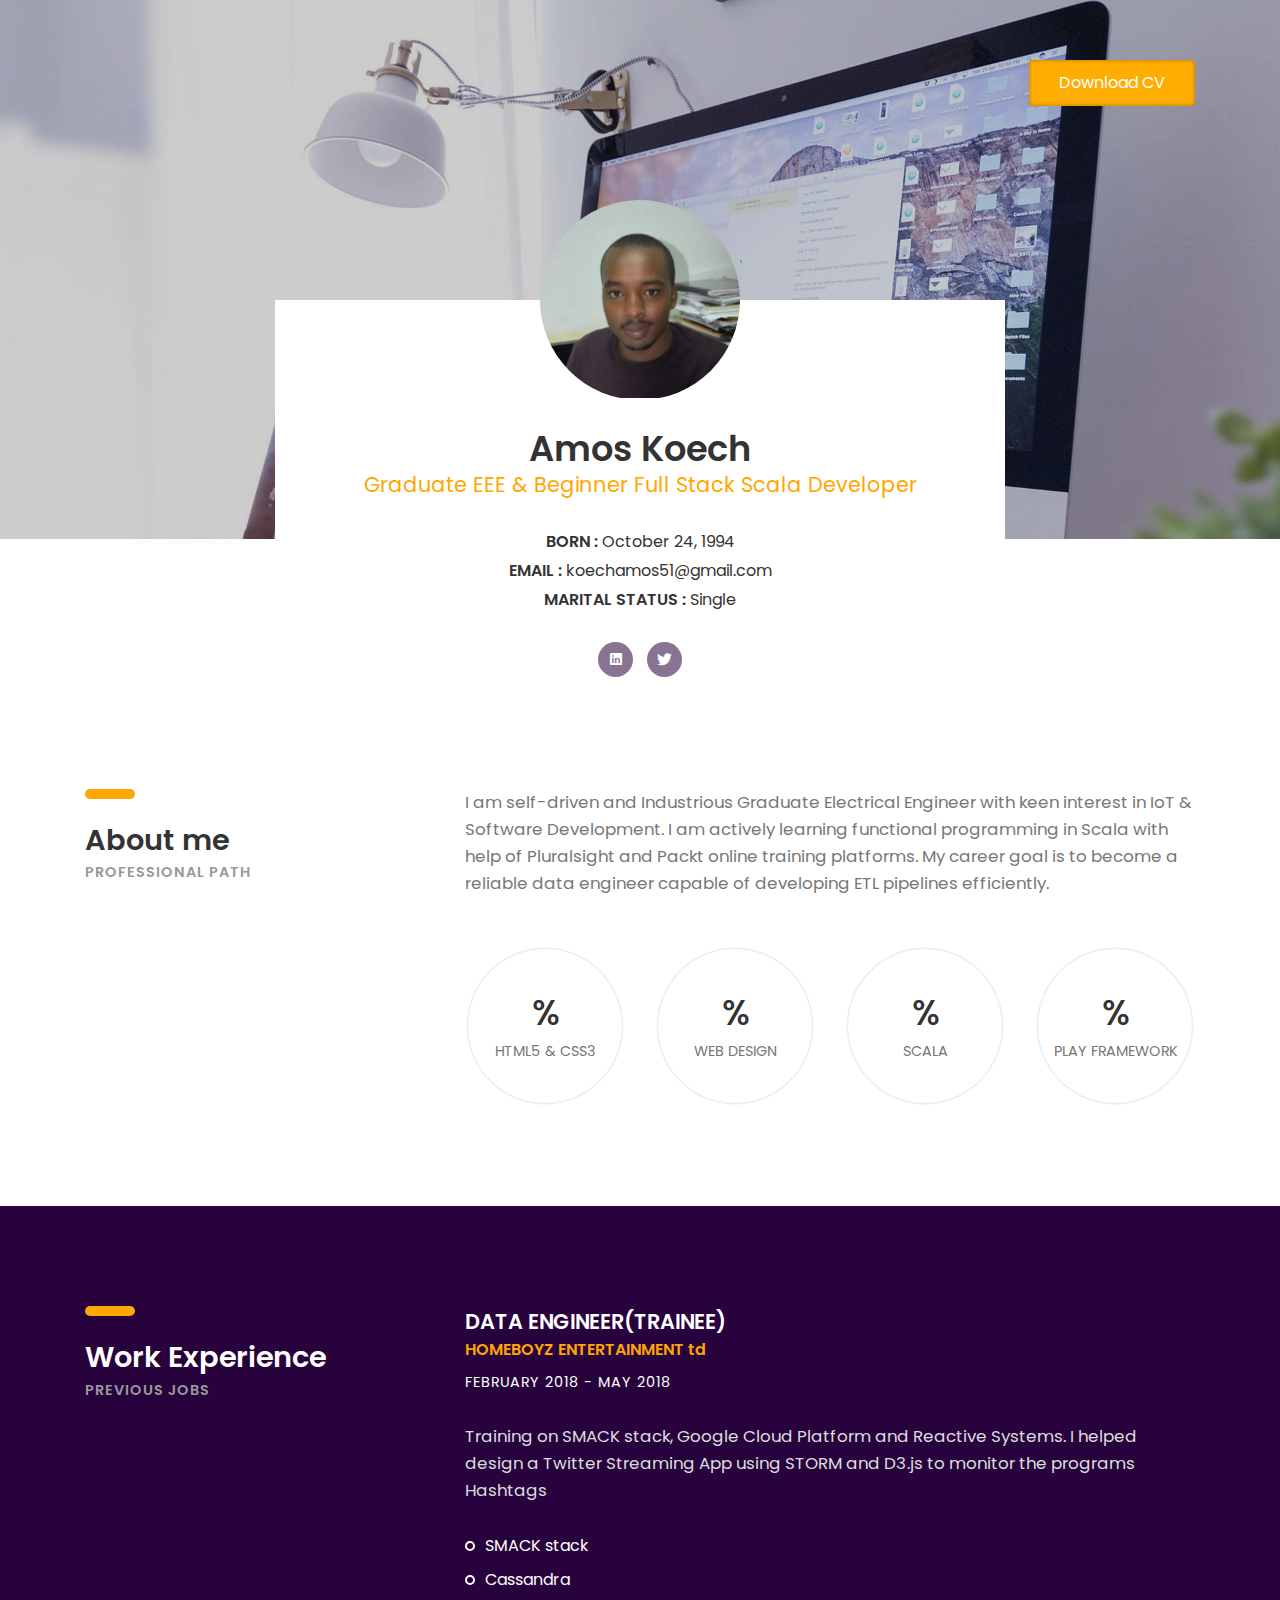
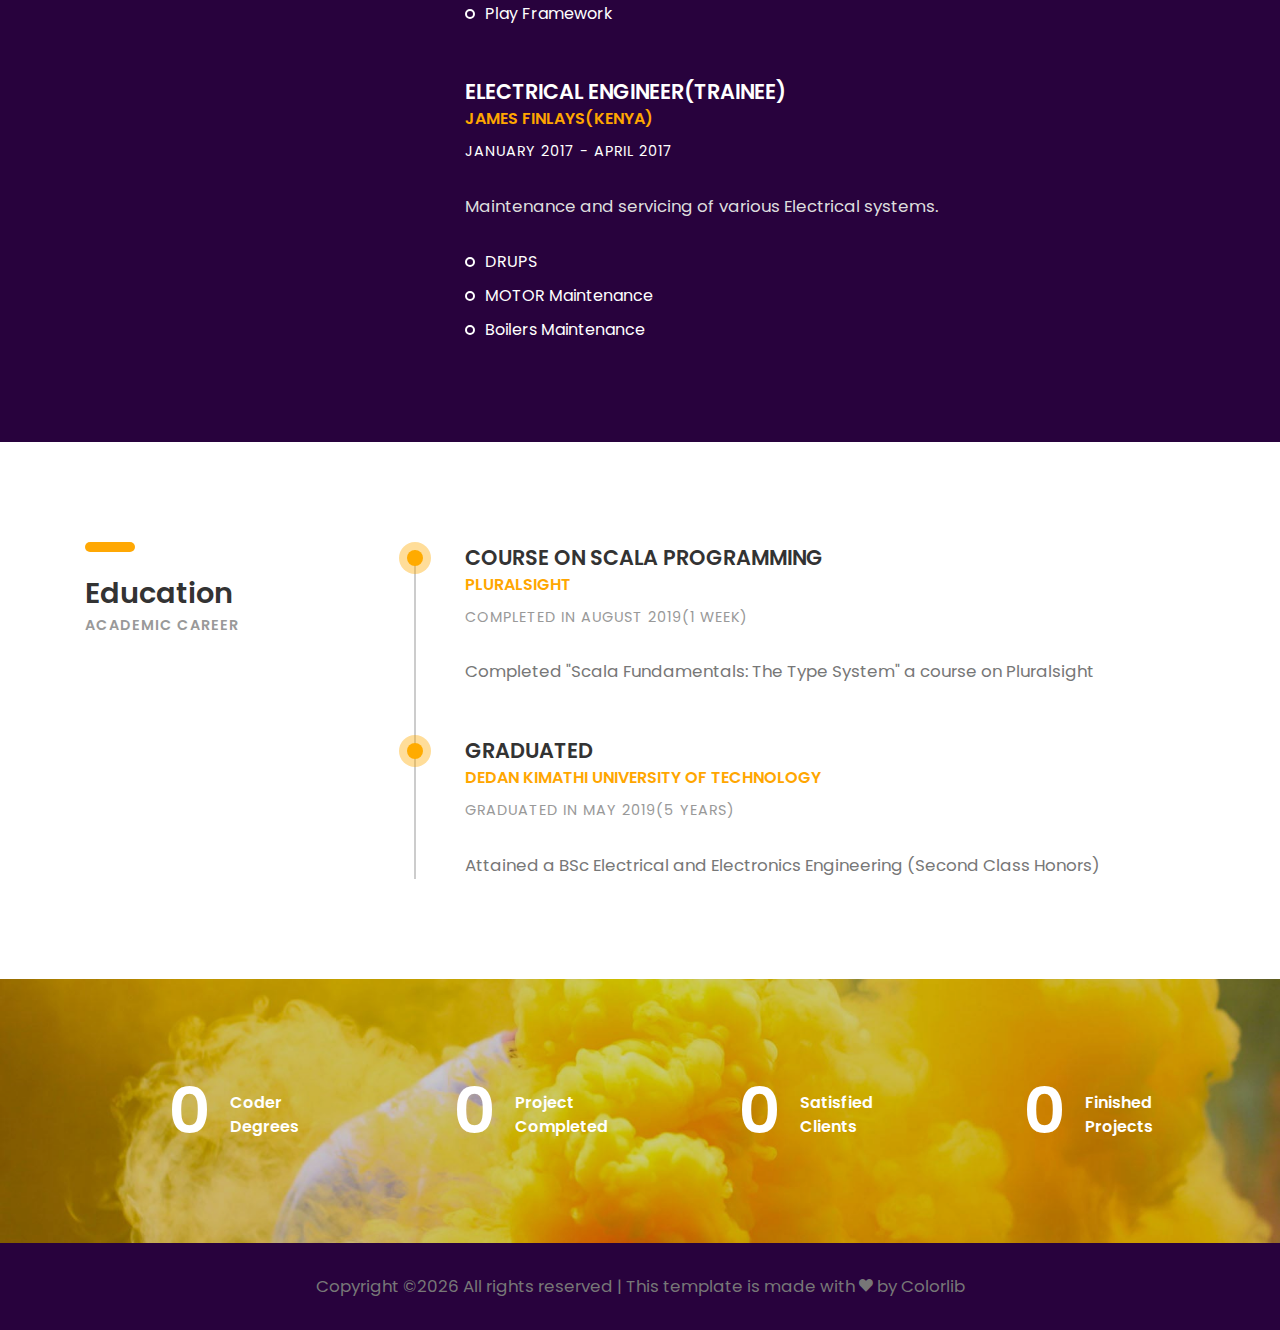
==== index.html @ 5bc544b1 "update minor" ====
<!DOCTYPE HTML>
<html lang="en">
<head>
	<title>Amos Koech</title>
	<meta http-equiv="X-UA-Compatible" content="IE=edge">
    <meta name="viewport" content="width=device-width, initial-scale=1">
	<meta charset="UTF-8">
	
	
	<!-- Font -->
	
	<link href="https://fonts.googleapis.com/css?family=Poppins:400,500,600,700%7CAllura" rel="stylesheet">
	
	<!-- Stylesheets -->
	
	<link href="css/bootstrap.css" rel="stylesheet">
	
	<link href="css/ionicons.css" rel="stylesheet">
	
	<link href="css/fluidbox.min.css" rel="stylesheet">
	
	<link href="css/styles.css" rel="stylesheet">
	
	<link href="css/responsive.css" rel="stylesheet">
	
</head>
<body>
	
	<header>
		<div class="container">
			<a class="downlad-btn" href="https://drive.google.com/file/d/1t7Xlvso0vQbgx-dZzXdcrtJsyY6UZg6x/view?usp=sharing">Download CV</a>
		</div>
	</header>
	
	<section class="intro-section">
		<div class="container">
			<div class="row">
				<div class="col-md-1 col-lg-2"></div>
				<div class="col-md-10 col-lg-8">
					<div class="intro">
						<div class="profile-img"><img src="images/pict-profile.jpg" alt=""></div>
						<h2><b>Amos Koech</b></h2>
						<h4 class="font-yellow">Graduate EEE & Beginner Full Stack Scala Developer</h4>
						<ul class="information margin-tb-30">
							<li><b>BORN : </b>October 24, 1994</li>
							<li><b>EMAIL : </b>koechamos51@gmail.com</li>
							<li><b>MARITAL STATUS : </b>Single</li>
						</ul>
						
						<ul class="social-icons">
							<!--<li><a href="#"><i class="ion-social-pinterest"></i></a></li>-->
							<li><a href="https://www.linkedin.com/in/amos-koech-487096117/"><i class="ion-social-linkedin"></i></a></li>
							<!--<li><a href="#"><i class="ion-social-instagram"></i></a></li> -->
							<!--<li><a href="#"><i class="ion-social-facebook"></i></a></li> -->
							<li><a href="https://twitter.com/koech_amos"><i class="ion-social-twitter"></i></a></li>
						</ul>
					</div><!-- intro -->
				</div><!-- col-sm-8 -->
			</div><!-- row -->
		</div><!-- container -->
	</section><!-- intro-section -->
	
	<section class="about-section section">
		<div class="container">
			<div class="row">
				<div class="col-sm-4">
					<div class="heading">
						<h3><b>About me</b></h3>
						<h6 class="font-lite-black"><b>PROFESSIONAL PATH</b></h6>
					</div>
				</div><!-- col-sm-4 -->
				<div class="col-sm-8">
					<p class="margin-b-50">I am self-driven and Industrious Graduate Electrical Engineer with keen interest in IoT & Software Development.
                                            I am actively learning functional programming in Scala with help of Pluralsight and Packt online training platforms.
											My career goal is to become a reliable data engineer capable of developing ETL pipelines efficiently.                       
										</p>
                                                                
					<div class="row">
						<div class="col-sm-6 col-md-6 col-lg-3">
							<div class="radial-prog-area margin-b-30">
								<div class="radial-progress" data-prog-percent=".20">
									<div></div>
									<h6 class="progress-title">HTML5 & CSS3</h6>
								</div>
							</div><!-- radial-prog-area-->
						</div><!-- col-sm-6-->
					
						<div class="col-sm-6 col-md-6 col-lg-3">
							<div class="radial-prog-area margin-b-30">
								<div class="radial-progress" data-prog-percent=".40">
									<div></div>
									<h6 class="progress-title">WEB DESIGN</h6>
								</div>
							</div><!-- radial-prog-area-->
						</div><!-- col-sm-6-->
						
						<div class="col-sm-6 col-md-6 col-lg-3">
							<div class="radial-prog-area margin-b-30">
								<div class="radial-progress" data-prog-percent=".30">
									<div></div>
									<h6 class="progress-title">SCALA</h6>
								</div>
							</div><!-- radial-prog-area-->
						</div><!-- col-sm-6-->
						
						<div class="col-sm-6 col-md-6 col-lg-3">
							<div class="radial-prog-area margin-b-50">
								<div class="radial-progress" data-prog-percent=".05">
									<div></div>
									<h6 class="progress-title">PLAY FRAMEWORK</h6>
								</div>
							</div><!-- radial-prog-area-->
						</div><!-- col-sm-6-->
					
					</div><!-- row -->
				</div><!-- col-sm-8 -->
			</div><!-- row -->
		</div><!-- container -->
	</section><!-- about-section -->
	
	<section class="experience-section section">
		<div class="container">
			<div class="row">
				<div class="col-sm-4">
					<div class="heading">
						<h3><b>Work Experience</b></h3>
						<h6 class="font-lite-black"><b>PREVIOUS JOBS</b></h6>
					</div>
				</div><!-- col-sm-4 -->
				<div class="col-sm-8">
				
					<div class="experience margin-b-50">
						<h4><b>DATA ENGINEER(TRAINEE)</b></h4>
						<h5 class="font-yellow"><b>HOMEBOYZ ENTERTAINMENT td</b></h5>
						<h6 class="margin-t-10">FEBRUARY 2018 - MAY 2018</h6>
						<p class="font-semi-white margin-tb-30">Training on SMACK stack, Google Cloud Platform and Reactive Systems.
							I helped design a Twitter Streaming App using STORM and D3.js to monitor the programs Hashtags </p>
						<ul class="list margin-b-30">
							<li>SMACK stack</li>
							<li>Cassandra</li>
							<li>Play Framework</li>
						</ul>
					</div><!-- experience -->
					
					<div class="experience margin-b-50">
						<h4><b>ELECTRICAL ENGINEER(TRAINEE)</b></h4>
						<h5 class="font-yellow"><b>JAMES FINLAYS(KENYA)</b></h5>
						<h6 class="margin-t-10">JANUARY 2017 - APRIL 2017</h6>
						<p class="font-semi-white margin-tb-30">Maintenance and servicing of various Electrical systems. </p>
						<ul class="list margin-b-30">
							<li>DRUPS</li>
							<li>MOTOR Maintenance</li>
							<li>Boilers Maintenance</li>
						</ul>
					</div><!-- experience -->
					
				</div><!-- col-sm-8 -->
			</div><!-- row -->
		</div><!-- container -->
		
	</section><!-- experience-section -->
	
	<section class="education-section section">
		<div class="container">
			<div class="row">
				<div class="col-sm-4">
					<div class="heading">
						<h3><b>Education</b></h3>
						<h6 class="font-lite-black"><b>ACADEMIC CAREER</b></h6>
					</div>
				</div><!-- col-sm-4 -->
				<div class="col-sm-8">
					<div class="education-wrapper">
						<!--
						<div class="education margin-b-50">
							<h4><b>MASTER DEGREE IN SCIENCE</b></h4>
							<h5 class="font-yellow"><b>UCLA - SCIENCE AND ENGINEERING</b></h5>
							<h6 class="font-lite-black margin-t-10">GRADUATED IN MAY 2010(2 YEARS)</h6>
							<p class="margin-tb-30">Duis non volutpat arcu, eu mollis tellus. Sed finibus aliquam neque sit amet sodales. 
							Lorem ipsum dolor sit amet, consectetur adipiscing elit. Nulla maximus pellentes que velit, 
							quis consequat nulla effi citur at. Maecenas sed massa tristique.Duis non volutpat arcu, 
							eu mollis tellus. Sed finibus aliquam neque sit amet sodales. </p>
						</div> education -->
						
						<div class="education margin-b-50">
							<h4><b>COURSE ON SCALA PROGRAMMING</b></h4>
							<h5 class="font-yellow"><b>PLURALSIGHT</b></h5>
							<h6 class="font-lite-black margin-t-10">COMPLETED IN AUGUST 2019(1 WEEK)</h6>
							<p class="margin-tb-30">Completed "Scala Fundamentals: The Type System" a course on Pluralsight </p>
						</div><!-- education -->
						
						<div class="education margin-b-50">
							<h4><b>GRADUATED</b></h4>
							<h5 class="font-yellow"><b>DEDAN KIMATHI UNIVERSITY OF TECHNOLOGY</b></h5>
							<h6 class="font-lite-black margin-t-10">GRADUATED IN MAY 2019(5 YEARS)</h6>
							<p class="margin-tb-30">Attained a BSc Electrical and Electronics Engineering (Second Class Honors) </p>
						</div><!-- education -->
					</div><!-- education-wrapper -->
				</div><!-- col-sm-8 -->
			</div><!-- row -->
		</div><!-- container -->
		
	</section><!-- about-section -->
	
	<section class="counter-section" id="counter">
		<div class="container">
			<div class="row">
			
				<div class="col-sm-6 col-md-6 col-lg-3">
					<div class="counter margin-b-30">
						<h1 class="title"><b><span class="counter-value" data-duration="400" data-count="0">0</span></b></h1>
						<h5 class="desc"><b>Coder Degrees</b></h5>
					</div><!-- counter -->
				</div><!-- col-md-3-->
				
				<div class="col-sm-6 col-md-6 col-lg-3">
					<div class="counter margin-b-30">
						<h1 class="title"><b><span class="counter-value" data-duration="1400" data-count="0">0</span></b></h1>
						<h5 class="desc"><b>Project Completed</b></h5>
					</div><!-- counter -->
				</div><!-- col-md-3-->
				
				<div class="col-sm-6 col-md-6 col-lg-3">
					<div class="counter margin-b-30">
						<h1 class="title"><b><span class="counter-value" data-duration="700" data-count="0">0</span></b></h1>
						<h5 class="desc"><b>Satisfied Clients</b></h5>
					</div><!-- counter -->
				</div><!-- col-md-3-->
				
				<div class="col-sm-6 col-md-6 col-lg-3">
					<div class="counter margin-b-30">
						<h1 class="title"><b><span class="counter-value" data-duration="2000" data-count="0">0</span></b></h1>
						<h5 class="desc"><b>Finished Projects</b></h5>
					</div><!-- margin-b-30 -->
				</div><!-- col-md-3-->
				
			</div><!-- row-->
		</div><!-- container-->
    </section><!-- counter-section-->
	
	<footer>
		<p class="copyright">
			<!-- Link back to Colorlib can't be removed. Template is licensed under CC BY 3.0. -->
Copyright &copy;<script>document.write(new Date().getFullYear());</script> All rights reserved | This template is made with <i class="ion-heart" aria-hidden="true"></i> by <a href="https://colorlib.com" target="_blank">Colorlib</a>
<!-- Link back to Colorlib can't be removed. Template is licensed under CC BY 3.0. -->
		</p>


	</footer>
	
	
	<!-- SCRIPTS -->
				
	<script src="common-js/jquery-3.2.1.min.js"></script>
	
	<script src="common-js/tether.min.js"></script>
	
	<script src="common-js/bootstrap.js"></script>
	
	<script src="common-js/isotope.pkgd.min.js"></script>
	
	<script src="common-js/jquery.waypoints.min.js"></script>
	
	<script src="common-js/progressbar.min.js"></script>
	
	<script src="common-js/jquery.fluidbox.min.js"></script>
	
	<script src="common-js/scripts.js"></script>
	
</body>
</html>
---- css/fluidbox.min.css ----
@-webkit-keyframes a{0%{-webkit-transform:translate(-50%,-50%) rotateX(0) rotateY(0);transform:translate(-50%,-50%) rotateX(0) rotateY(0)}50%{-webkit-transform:translate(-50%,-50%) rotateX(-180deg) rotateY(0);transform:translate(-50%,-50%) rotateX(-180deg) rotateY(0)}to{-webkit-transform:translate(-50%,-50%) rotateX(-180deg) rotateY(-180deg);transform:translate(-50%,-50%) rotateX(-180deg) rotateY(-180deg)}}@keyframes a{0%{-webkit-transform:translate(-50%,-50%) rotateX(0) rotateY(0);transform:translate(-50%,-50%) rotateX(0) rotateY(0)}50%{-webkit-transform:translate(-50%,-50%) rotateX(-180deg) rotateY(0);transform:translate(-50%,-50%) rotateX(-180deg) rotateY(0)}to{-webkit-transform:translate(-50%,-50%) rotateX(-180deg) rotateY(-180deg);transform:translate(-50%,-50%) rotateX(-180deg) rotateY(-180deg)}}.fluidbox{outline:none}.fluidbox__overlay{background-color:hsla(0,0%,100%,.85);cursor:pointer;cursor:zoom-out;opacity:0;pointer-events:none;position:fixed;top:-100%;left:0;bottom:-100%;right:0;-webkit-transition:all .5s ease-in-out;transition:all .5s ease-in-out}.fluidbox--opened .fluidbox__overlay{pointer-events:auto}.fluidbox__wrap{background-position:center center;background-size:cover;margin:0 auto;position:relative;-webkit-transition:all .5s ease-in-out;transition:all .5s ease-in-out}.fluidbox--closed .fluidbox__thumb,.fluidbox__thumb{-webkit-transition:opacity 0s ease-in-out 0s;transition:opacity 0s ease-in-out 0s}.fluidbox__ghost{background-size:100% 100%;background-position:center center;background-repeat:no-repeat;position:absolute;-webkit-transition:opacity 0s 0s,-webkit-transform .5s 0s;transition:opacity 0s 0s,-webkit-transform .5s 0s;transition:opacity 0s 0s,transform .5s 0s;transition:opacity 0s 0s,transform .5s 0s,-webkit-transform .5s 0s}.fluidbox--opened .fluidbox__ghost{cursor:pointer;cursor:zoom-out}.fluidbox--closed .fluidbox__ghost{-webkit-transition:opacity 0s .5s,-webkit-transform .5s 0s;transition:opacity 0s .5s,-webkit-transform .5s 0s;transition:opacity 0s .5s,transform .5s 0s;transition:opacity 0s .5s,transform .5s 0s,-webkit-transform .5s 0s}.fluidbox__loader{opacity:0;-webkit-perspective:200px;perspective:200px;pointer-events:none;position:absolute;top:0;left:0;bottom:0;right:0}.fluidbox__loader:before{background-color:hsla(0,0%,100%,.85);content:'';-webkit-transform-style:preserve-3d;transform-style:preserve-3d;position:absolute;top:50%;left:50%;width:20%;padding-bottom:20%;-webkit-transform:translate(-50%,-50%);transform:translate(-50%,-50%);-webkit-transition-property:-webkit-transform;transition-property:-webkit-transform;transition-property:transform;transition-property:transform,-webkit-transform;-webkit-transition-duration:.5s;transition-duration:.5s;-webkit-transition-delay:0s;transition-delay:0s}.fluidbox--loading .fluidbox__loader{opacity:1;-webkit-transition:opacity .5s ease-in-out .5s;transition:opacity .5s ease-in-out .5s}.fluidbox--loading .fluidbox__loader:before{-webkit-animation:a 1s 0s infinite ease-in-out forwards;animation:a 1s 0s infinite ease-in-out forwards}
/*# sourceMappingURL=fluidbox.min.css.map */
---- css/styles.css ----
/*
====================================================

* 	[Master Stylesheet]
	
	Theme Name :  
	Version    :  
	Author     :  
	Author URI :  

====================================================

	TOC
	
	1. PRIMARY STYLES
	2. COMMONS FOR PAGE DESIGN
	3. HEADER
	4. INTRO SECTION
	5. PORFOLIO SECTION
	6. ABOUT SECTION
	7. EXPERIENCE SECTION
	8. EDUCATION SECTION
	9. COUNTER SECTION
	10. FOOTER

====================================================


/* ---------------------------------
1. PRIMARY STYLES
--------------------------------- */

html{ font-size: 100%; height: 100%; overflow-x: hidden; margin: 0px;  padding: 0px; touch-action: manipulation; }


body{ font-size: 16px; font-family: 'Poppins', serif; width: 100%; height: 100%; margin: 0; font-weight: 400;
	-webkit-font-smoothing: antialiased; -moz-osx-font-smoothing: grayscale; word-wrap: break-word; 
	color: #333; }

h1, h2, h3, h4, h5, h6, p, a, ul, span, li, img, inpot, button{ margin: 0; padding: 0; }

h1,h2,h3,h4,h5,h6{ line-height: 1.5; font-weight: inherit; }

h1,h2,h3{ font-family: 'Poppins', cursive; }

p{ line-height: 1.6; font-size: 1.05em; font-weight: 400; color: #777; }

h1{ font-size: 4em; line-height: 1; }
h2{ font-size: 2.2em; line-height: 1.1; }
h3{ font-size: 1.8em; }
h4{ font-size: 1.3em; }
h5{ font-size: 1em; }
h6{ font-size: .9em; letter-spacing: 1px; }

a, button{ display: inline-block; text-decoration: none; color: inherit; line-height: 1; 
	-webkit-transition: all .25s ease-in-out; transition: all .25s ease-in-out; }

a:focus, a:active, a:hover,
button:focus, button:active, button:hover,
a b.light-color:hover{ text-decoration: none; color: #FFA804; }

b{ font-weight: 600; }

img{ width: 100%; }

li{ list-style: none; display: inline-block; }

span{ display: inline-block; }

button{ outline: 0; border: 0; background: none; cursor: pointer; }

.icon{ font-size: 1.1em; display: inline-block; line-height: inherit; }

[class^="icon-"]:before, [class*=" icon-"]:before{ line-height: inherit; }

b.max-bold{ font-weight: 700; }



/* ---------------------------------
2. COMMONS FOR PAGE DESIGN
--------------------------------- */

.section{ padding: 100px 0 50px; }

.section .heading{ margin-bottom: 60px; }

.section .heading:before{ content:''; height: 10px; width: 50px; border-radius: 5px;
	margin-bottom: 20px; display: block; background: #FFA804; }
	
.margin-t-10{ margin-top: 10px; }

.margin-b-30{ margin-bottom: 30px; }
.margin-b-50{ margin-bottom: 50px; }

.margin-tb-30{ margin-top: 30px; margin-bottom: 30px; }

.font-yellow{ color: #FFA600; }

.font-semi-white{ color: #ddd; }

.font-lite-black{ color: #999; }


/* ---------------------------------
3. HEADER
--------------------------------- */

header{ position: absolute; top: 30px; left: 0; right: 0; z-index: 100; }

header .heading-wrapper{ border-radius: 5px; padding: 30px 40px 20px; background: #FFAD01; color: #fff; }

header .info{ margin-bottom: 10px; }

header .info .icon{ float: left; font-size: 30px; }

header .info .right-area{ margin-left: 45px; }

header .downlad-btn{ padding: 15px 30px; border-radius: 4px; float: right; margin-top: 30px;
	box-shadow: inset 0 0px 4px rgba(0,0,0,.3); background: #FFAD01; color: #fff; 
	-webkit-transition: all .2s ease; transition: all .2s ease; }

header .downlad-btn:hover{ -webkit-transform: translateY(-4px); transform: translateY(-4px); }


/* ---------------------------------
4. INTRO SECTION
--------------------------------- */

.intro-section{ padding-top: 200px; position: relative; background-size: cover; 
	z-index: 1;background-image: url(../../images/slider-1-1920x1080.jpg); }

.intro-section:before{ content:''; z-index: -1; position: absolute; top: 0; bottom: 0; left: 0; 
	right: 0; background: rgba(0,0,0, .2); }
	
.intro-section:after{ content: ''; position: absolute; bottom: 0; left: 0; right: 0;
	height: 150px; z-index: -1; background: #fff; }

.intro{ padding: 0 20px; margin-top: 100px; text-align: center; background: #fff; }

.intro .profile-img{ height: 200px; width: 200px; border-radius: 100px; margin: 0 auto; 
	overflow: hidden; position: relative; top: -100px; margin-bottom: -70px;  }

.intro .information > li{ display: block; margin: 5px 0; }

.intro .social-icons > li > a{ height: 35px; line-height: 35px; width: 35px; border-radius: 20px; 
	overflow: hidden; z-index: 1; position: relative; margin: 0 5px 5px; background: #887392; color: #fff; }

.intro .social-icons > li > a:after{ content: ''; position: absolute; bottom: 0; left: 0; right: 0;
	top: 0; z-index: -1; border-radius: 20px; background: #FFA804; 
	-webkit-transition: all .2s ease; transition: all .2s ease;
	-webkit-transform: scale(0); transform: scale(0); }

.intro .social-icons > li > a:hover:after{ -webkit-transform: scale(1); transform: scale(1); }


/* ---------------------------------
5. PORFOLIO SECTION
--------------------------------- */

.portfolio-section{ padding-bottom: 0; }

.portfolio-section .portfolioFilter{ margin-top: 60px; color: #666; }

.portfolio-section .portfolioFilter a{ margin: 10px 10px 0 0; }

.portfolio-section .portfolioFilter a.current{  color: #FFA804; }

.portfolio-section .portfolioContainer{ margin-left: -15px; margin-right: -15px; }

.portfolio-section .p-item{ width: 33.333%; padding: 0 7.5px 0px; margin-top: 15px; }

.portfolio-section .p-item a{ display: inline; }

.portfolio-section .p-item.p-item-2 .img:first-child{ float: left; width: 50%; padding-right: 7.5px; }

.portfolio-section .p-item.p-item-2 .img:last-child{ float: right; width: 50%; padding-left: 7.5px; }


/* ---------------------------------
6. ABOUT SECTION
--------------------------------- */

.radial-progress{ position: relative; max-width: 200px; margin: 0 auto; }

.radial-progress .progressbar-text{ font-size: 2.2em; font-weight: 500; 
	padding-bottom: 25px!important; color: #333!important; }

.radial-progress .progressbar-text:after{ content:'%'; }

.radial-progress .progress-title{ position: absolute; top: 50%; left: 50%; width: 100%;
	letter-spacing: 0; text-align: center; transform: translate(-50%, 15px); color: #777; }

	

/* ---------------------------------
7. EXPERIENCE SECTION
--------------------------------- */

.experience-section{ background: #28023D; color: #fff; }

.experience .list > li{ display: block; position: relative; margin-bottom: 10px; padding-left: 20px; }

.experience .list > li:before{ content: ''; position: absolute; top: 50%; left: 0; height: 10px; 
	width: 10px; margin-top: -5px; display: block; border-radius: 10px; border: 2px solid #fff; }

	
/* ---------------------------------
8. EDUCATION SECTION
--------------------------------- */

.education-wrapper{ position: relative; }

.education-wrapper:after{ content:''; position: absolute; top: 8px; bottom: 0; left: -51px;
	width: 2px; background: #ccc; }

.education-wrapper .education{ position: relative; }

.education-wrapper .education:after{ content:''; position: absolute; top: 8px; left: -58px; width: 16px; 
	height: 16px; border-radius: 10px; z-index: 1;
	box-shadow: 0 0 0 8px rgba(255,171,0, .4); background: #FFAB00; }
	
	
/* ---------------------------------
9. COUNTER SECTION
--------------------------------- */

.counter-section{ position: relative; padding: 100px 0 70px; background-size: cover; z-index: 1; 
	background-image: url(../../images/slider-2-1920x600.jpg); color: #fff; }

.counter-section:after{ content:''; z-index: -1; position: absolute; top: 0; bottom: 0; left: 0; 
	right: 0; background: rgba(0,0,0, .2); }

.counter{ position: relative; }
	
.counter .title{ text-align: right; margin-right: 130px; }

.counter .desc{ position: absolute; bottom: 4px; right: 0px; width: 110px; }


/* RADIAL PREOGRESS SECTION */


.radial-progress{ position: relative; max-width: 200px; margin: 0 auto; }

.radial-progress .progressbar-text{ font-size: 2.2em; font-weight: 500; 
	padding-bottom: 25px!important; color: #333!important; }

.radial-progress .progressbar-text:after{ content:'%'; }

.radial-progress .progress-title{ position: absolute; top: 50%; left: 50%; width: 100%;
	letter-spacing: 0; text-align: center; transform: translate(-50%, 15px); color: #777; }

	
	
/* ---------------------------------
10. FOOTER
--------------------------------- */

.copyright{ text-align: center; padding: 30px 0; background: #28023D; }
---- css/responsive.css ----
/* Screens Resolution : 992px
-------------------------------------------------------------------------- */
@media only screen and (max-width: 1200px) {
	/* ---------------------------------
	9. COUNTER SECTION
	--------------------------------- */

	.counter-section{ text-align: center; padding: 50px 0 20px; }

	.counter{ display: inline-block; }
	
	.counter .desc{ text-align: left; }
}

/* Screens Resolution : 992px
-------------------------------------------------------------------------- */
@media only screen and (max-width: 992px) {
	
	/* ---------------------------------
	4. INTRO SECTION
	--------------------------------- */

	.intro-section{ padding-top: 250px; }
	
}

/* Screens Resolution : 767px
-------------------------------------------------------------------------- */
@media only screen and (max-width: 767px) {
	
	/* ---------------------------------
	1. PRIMARY STYLES
	--------------------------------- */

	p{ line-height: 1.4; }

	h1{ font-size: 3em; }
	h2{ font-size: 2em; }
	h3{ font-size: 1.8em; }


	
	/* ---------------------------------
	2. COMMONS FOR PAGE DESIGN
	--------------------------------- */

	.section{ padding: 50px 0 0px; }

	.section .heading{ margin-bottom: 30px; }

	
	/* ---------------------------------
	4. INTRO SECTION
	--------------------------------- */

	.intro-section{ padding-top: 350px; }


	/* ---------------------------------
	5. PORFOLIO SECTION
	--------------------------------- */

	.portfolio-section{ padding-bottom: 0; }
	
	.portfolio-section .portfolioFilter{ margin: 0px 0 10px; }
	
	.portfolio-section .portfolioContainer{ margin-left: 0; margin-right: 0; }

	.portfolio-section .p-item{ width: 50%; padding: 0 15px 0px; }

	.portfolio-section .p-item{ max-width: 400px; }

	
	/* ---------------------------------
	8. EDUCATION SECTION
	--------------------------------- */
	
	.education-wrapper:after,
	.education-wrapper .education:after{ display: none; }

}

/* Screens Resolution : 575px
-------------------------------------------------------------------------- */
@media only screen and (max-width: 575px) {
	
	/* ---------------------------------
	1. PRIMARY STYLES
	--------------------------------- */

	body{ font-size: 14px;  }
	

	/* ---------------------------------
	5. PORFOLIO SECTION
	--------------------------------- */
	
	.portfolio-section .p-item{ width: 100%; }
	
}

/* Screens Resolution : 479px
-------------------------------------------------------------------------- */
@media only screen and (max-width: 479px) {


}

/* Screens Resolution : 359px
-------------------------------------------------------------------------- */
@media only screen and (max-width: 359px) {
	
	/* ---------------------------------
	3. HEADER
	--------------------------------- */

	header .heading-wrapper{  padding: 30px 20px 20px; }

	header .info .icon{ font-size: 25px; }

	header .info .right-area{ margin-left: 35px; }

}

/* Screens Resolution : 290px
-------------------------------------------------------------------------- */
@media only screen and (max-width: 290px) {

	
}

/* Screens Resolution : 290px
-------------------------------------------------------------------------- */
@media only screen and (max-width: 260px) {
	
	/* ---------------------------------
	3. HEADER
	--------------------------------- */

	header .heading-wrapper{  padding: 10px 15px 0px; }

	header .info .icon{ font-size: 15px; }

	header .info .right-area{ margin-left: 20px; }
	
	/* ---------------------------------
	4. INTRO SECTION
	--------------------------------- */

	.intro .profile-img{ width: 80%; height: auto; top: 0; margin-bottom: 10px; }
	
	.intro{ padding: 20px 10px 0; margin-right: -15px; margin-left: -15px; }
	
}
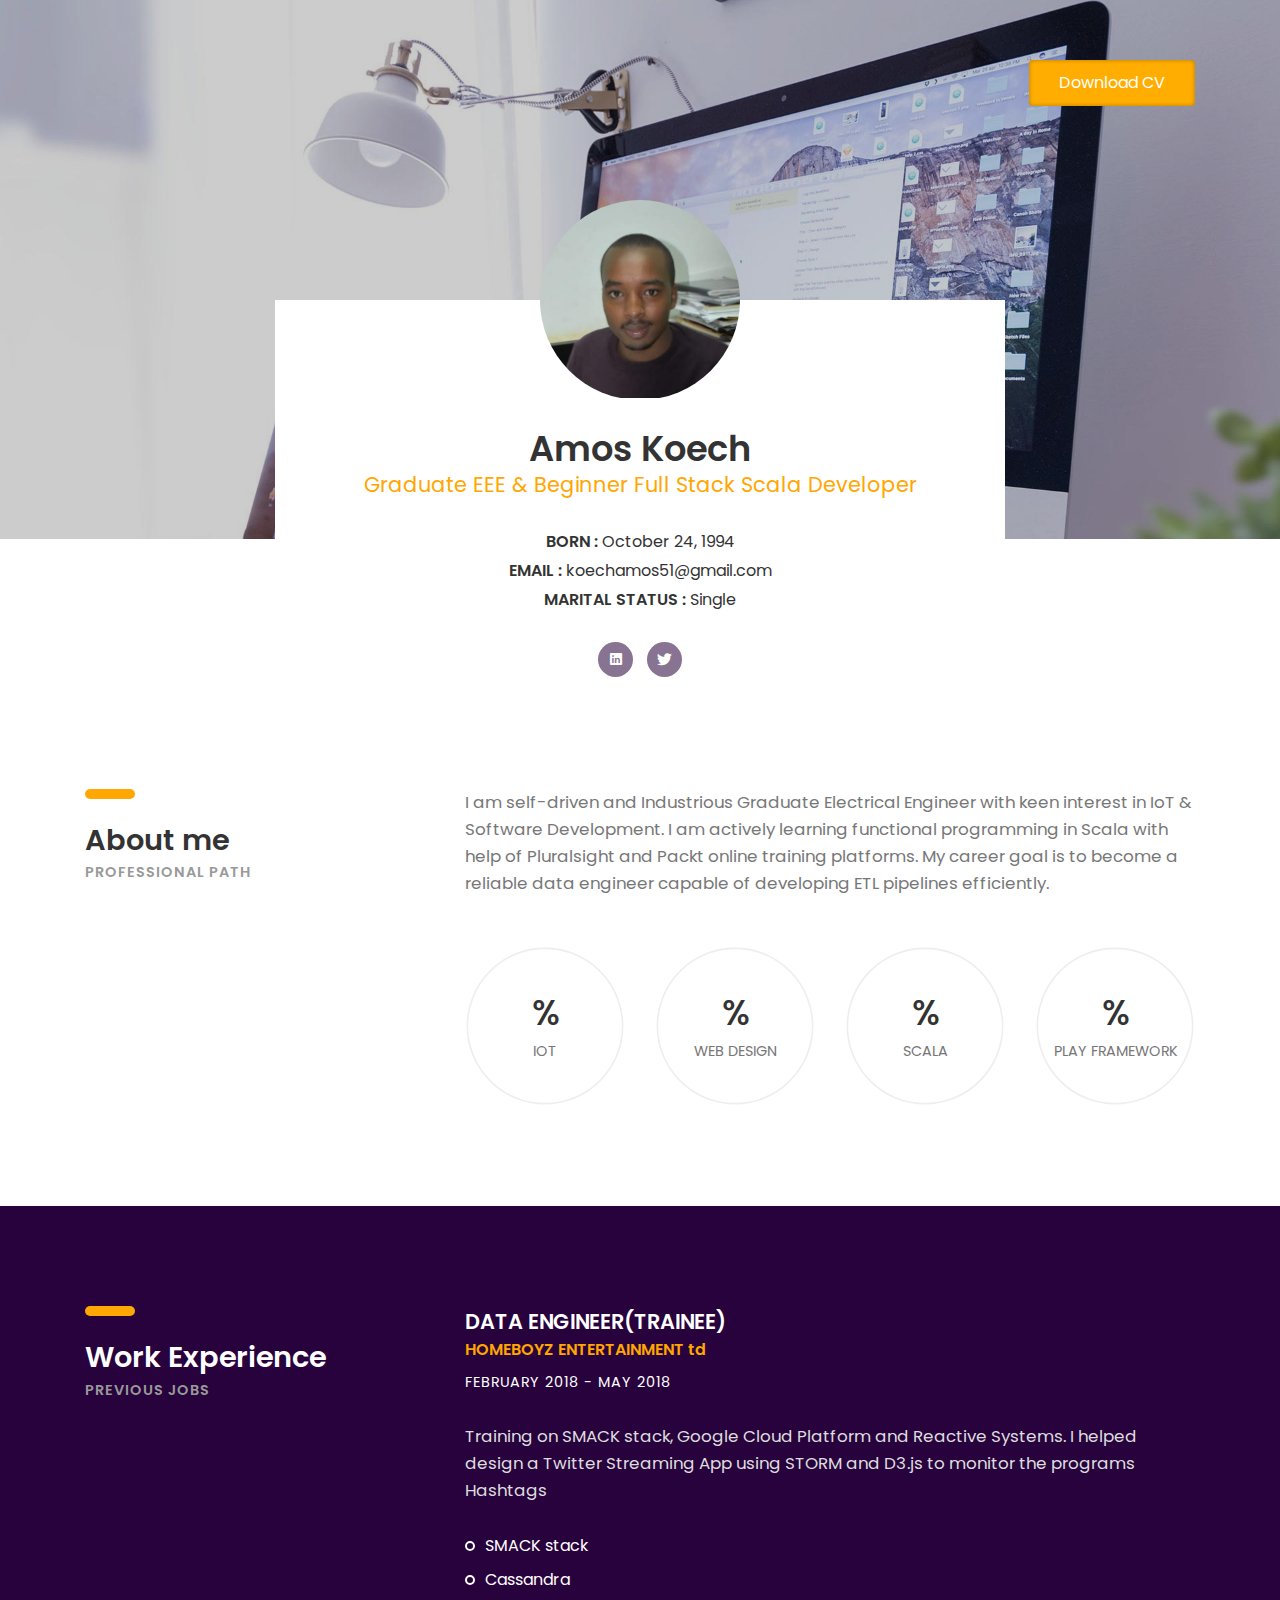
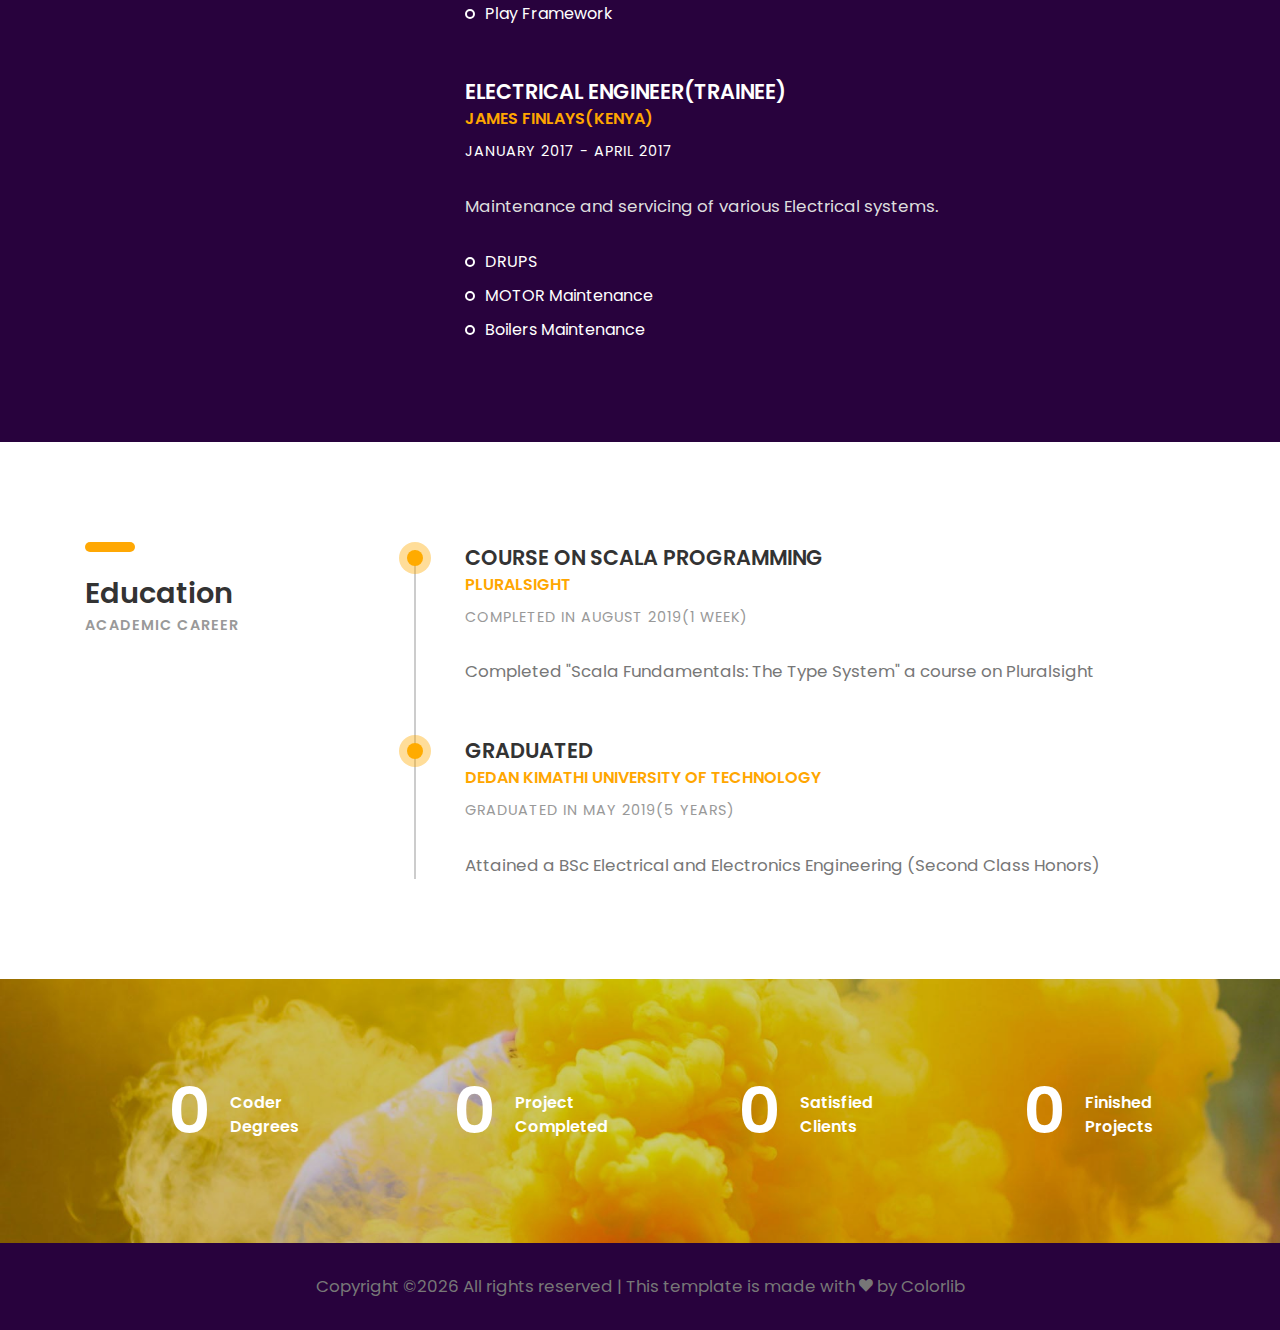
==== commit 45be7766: "Iot Add" ====
--- a/index.html
+++ b/index.html
@@ -78,9 +78,9 @@
 					<div class="row">
 						<div class="col-sm-6 col-md-6 col-lg-3">
 							<div class="radial-prog-area margin-b-30">
-								<div class="radial-progress" data-prog-percent=".20">
-									<div></div>
-									<h6 class="progress-title">HTML5 & CSS3</h6>
+								<div class="radial-progress" data-prog-percent=".40">
+									<div></div>
+									<h6 class="progress-title">IOT</h6>
 								</div>
 							</div><!-- radial-prog-area-->
 						</div><!-- col-sm-6-->
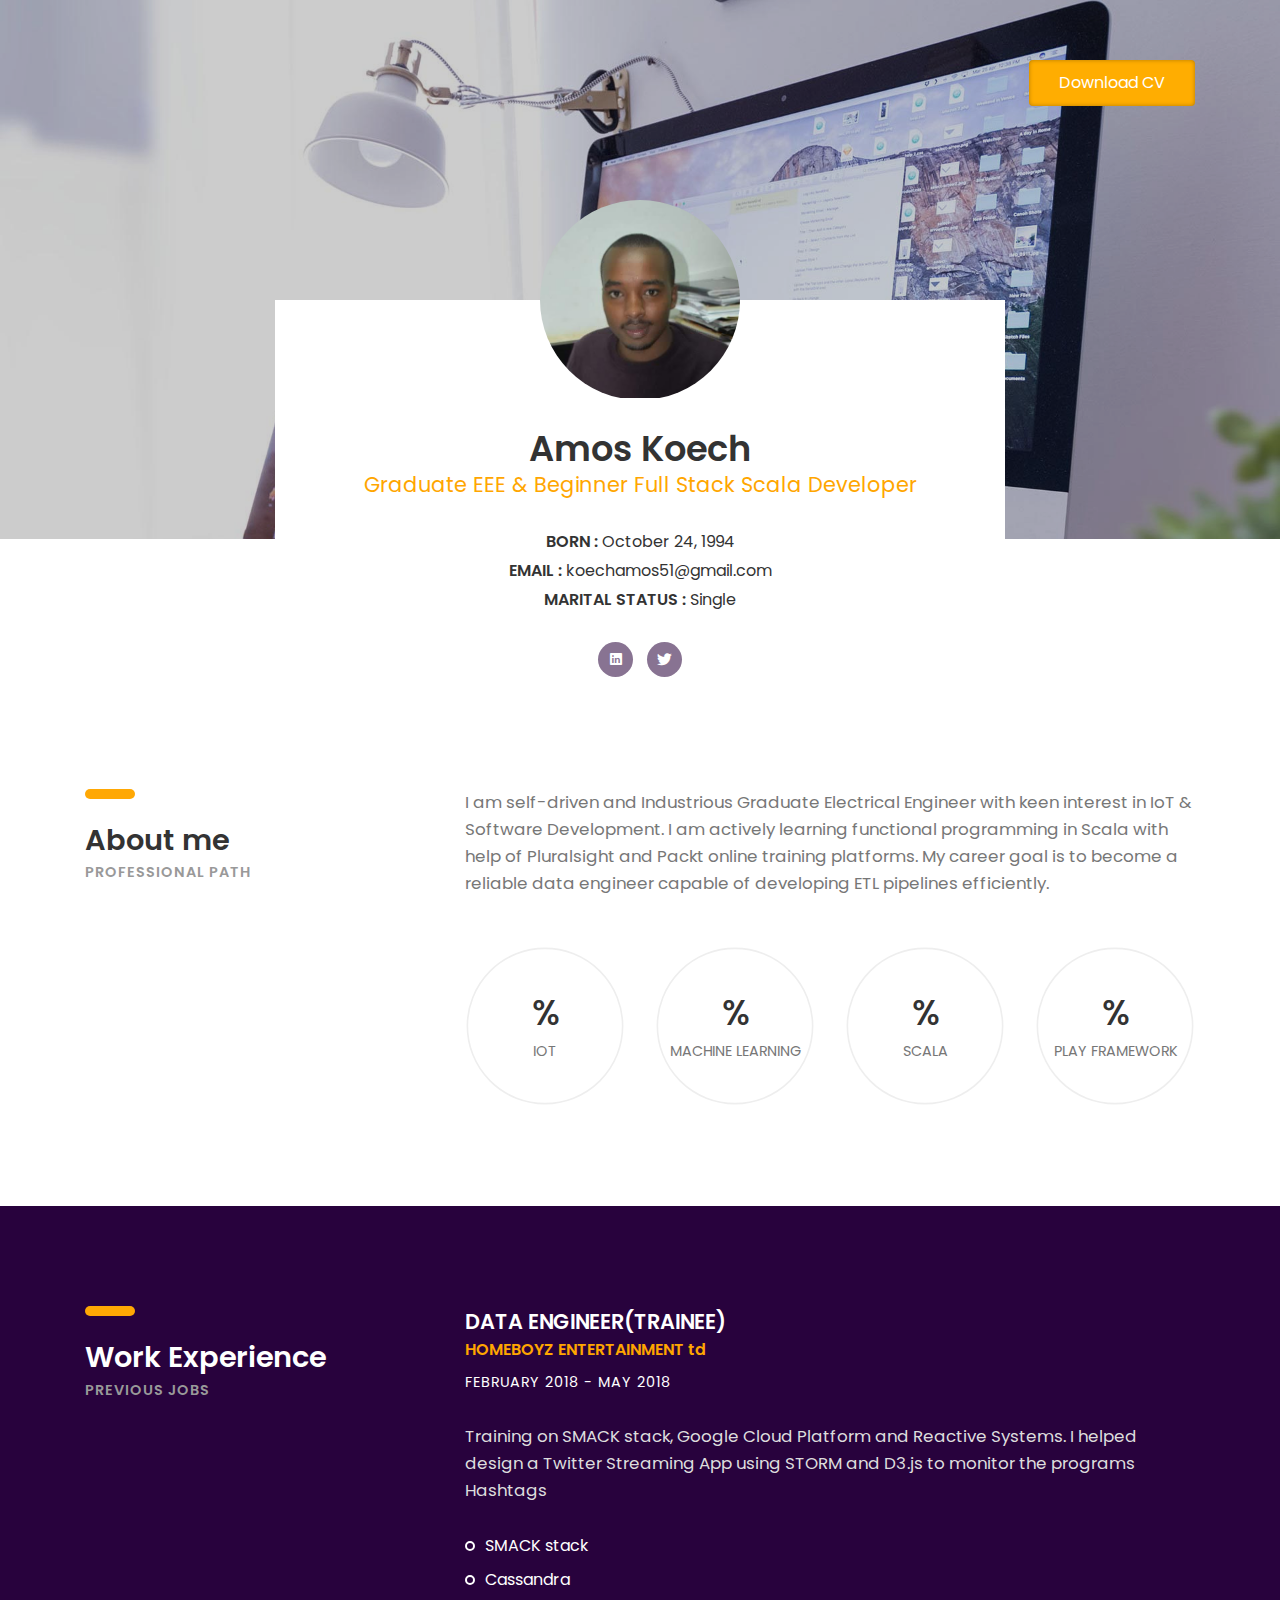
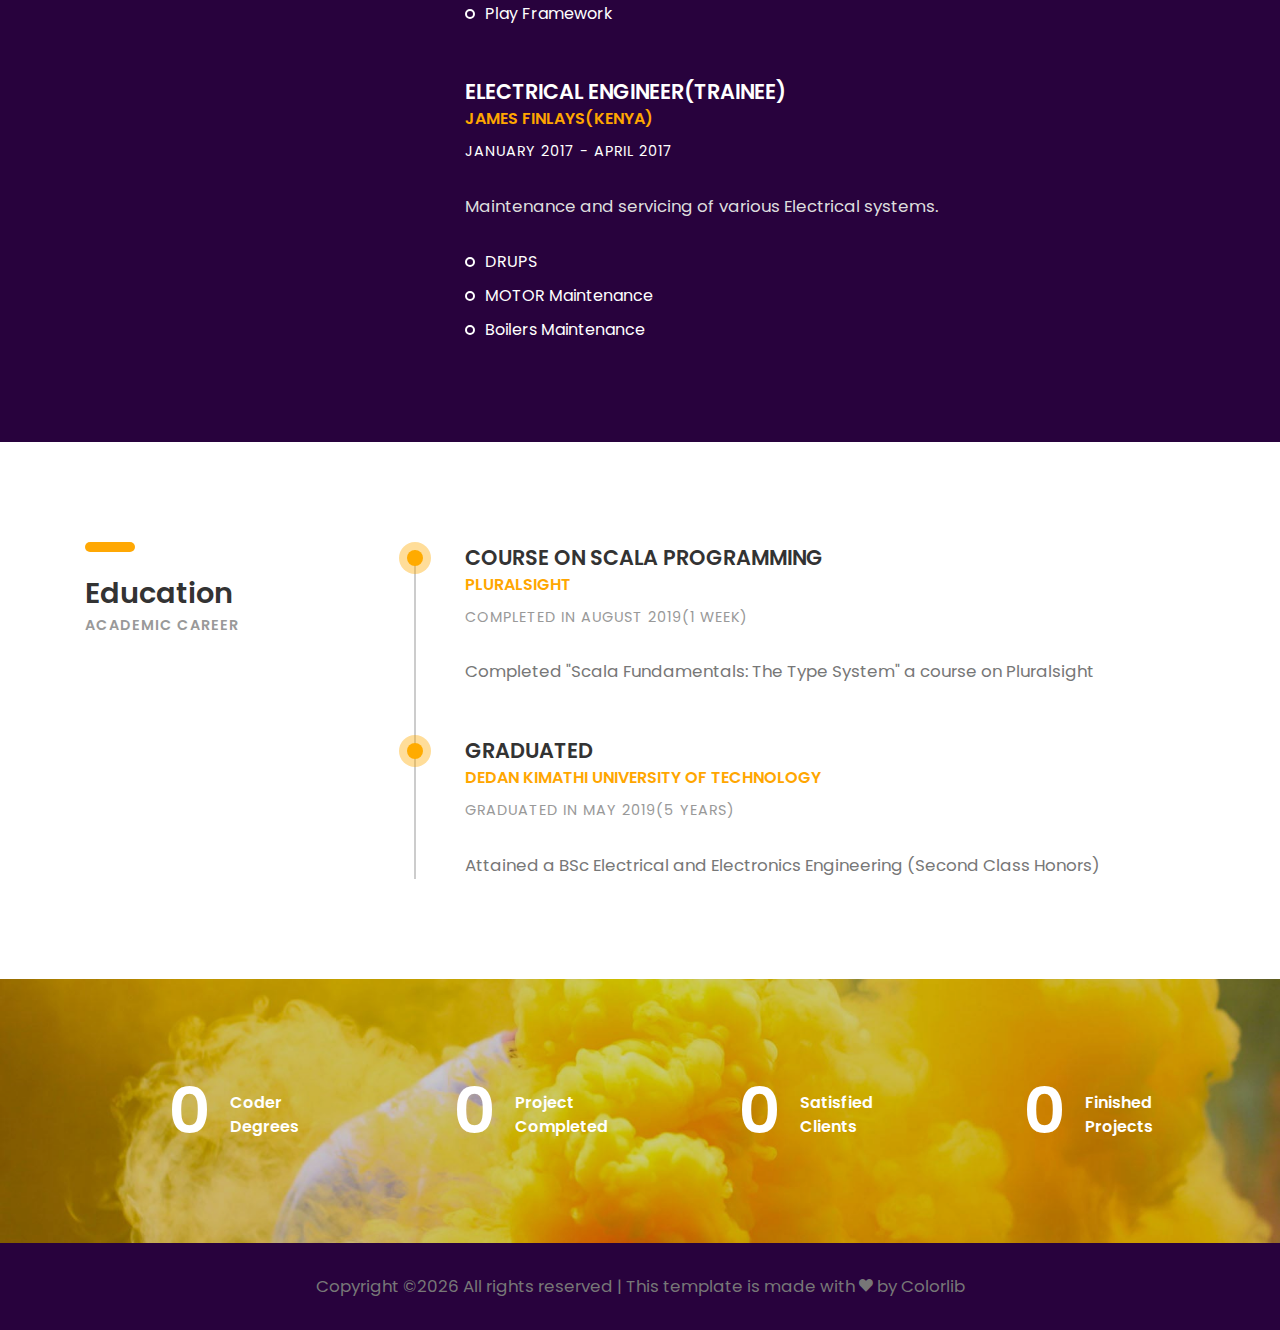
==== commit a6f98c27: "Update to PlayFramework knowledge score" ====
--- a/index.html
+++ b/index.html
@@ -78,7 +78,7 @@
 					<div class="row">
 						<div class="col-sm-6 col-md-6 col-lg-3">
 							<div class="radial-prog-area margin-b-30">
-								<div class="radial-progress" data-prog-percent=".40">
+								<div class="radial-progress" data-prog-percent=".20">
 									<div></div>
 									<h6 class="progress-title">IOT</h6>
 								</div>
@@ -87,16 +87,16 @@
 					
 						<div class="col-sm-6 col-md-6 col-lg-3">
 							<div class="radial-prog-area margin-b-30">
-								<div class="radial-progress" data-prog-percent=".40">
-									<div></div>
-									<h6 class="progress-title">WEB DESIGN</h6>
+								<div class="radial-progress" data-prog-percent=".05">
+									<div></div>
+									<h6 class="progress-title">MACHINE LEARNING</h6>
 								</div>
 							</div><!-- radial-prog-area-->
 						</div><!-- col-sm-6-->
 						
 						<div class="col-sm-6 col-md-6 col-lg-3">
 							<div class="radial-prog-area margin-b-30">
-								<div class="radial-progress" data-prog-percent=".30">
+								<div class="radial-progress" data-prog-percent=".15">
 									<div></div>
 									<h6 class="progress-title">SCALA</h6>
 								</div>
@@ -105,7 +105,7 @@
 						
 						<div class="col-sm-6 col-md-6 col-lg-3">
 							<div class="radial-prog-area margin-b-50">
-								<div class="radial-progress" data-prog-percent=".05">
+								<div class="radial-progress" data-prog-percent=".06">
 									<div></div>
 									<h6 class="progress-title">PLAY FRAMEWORK</h6>
 								</div>
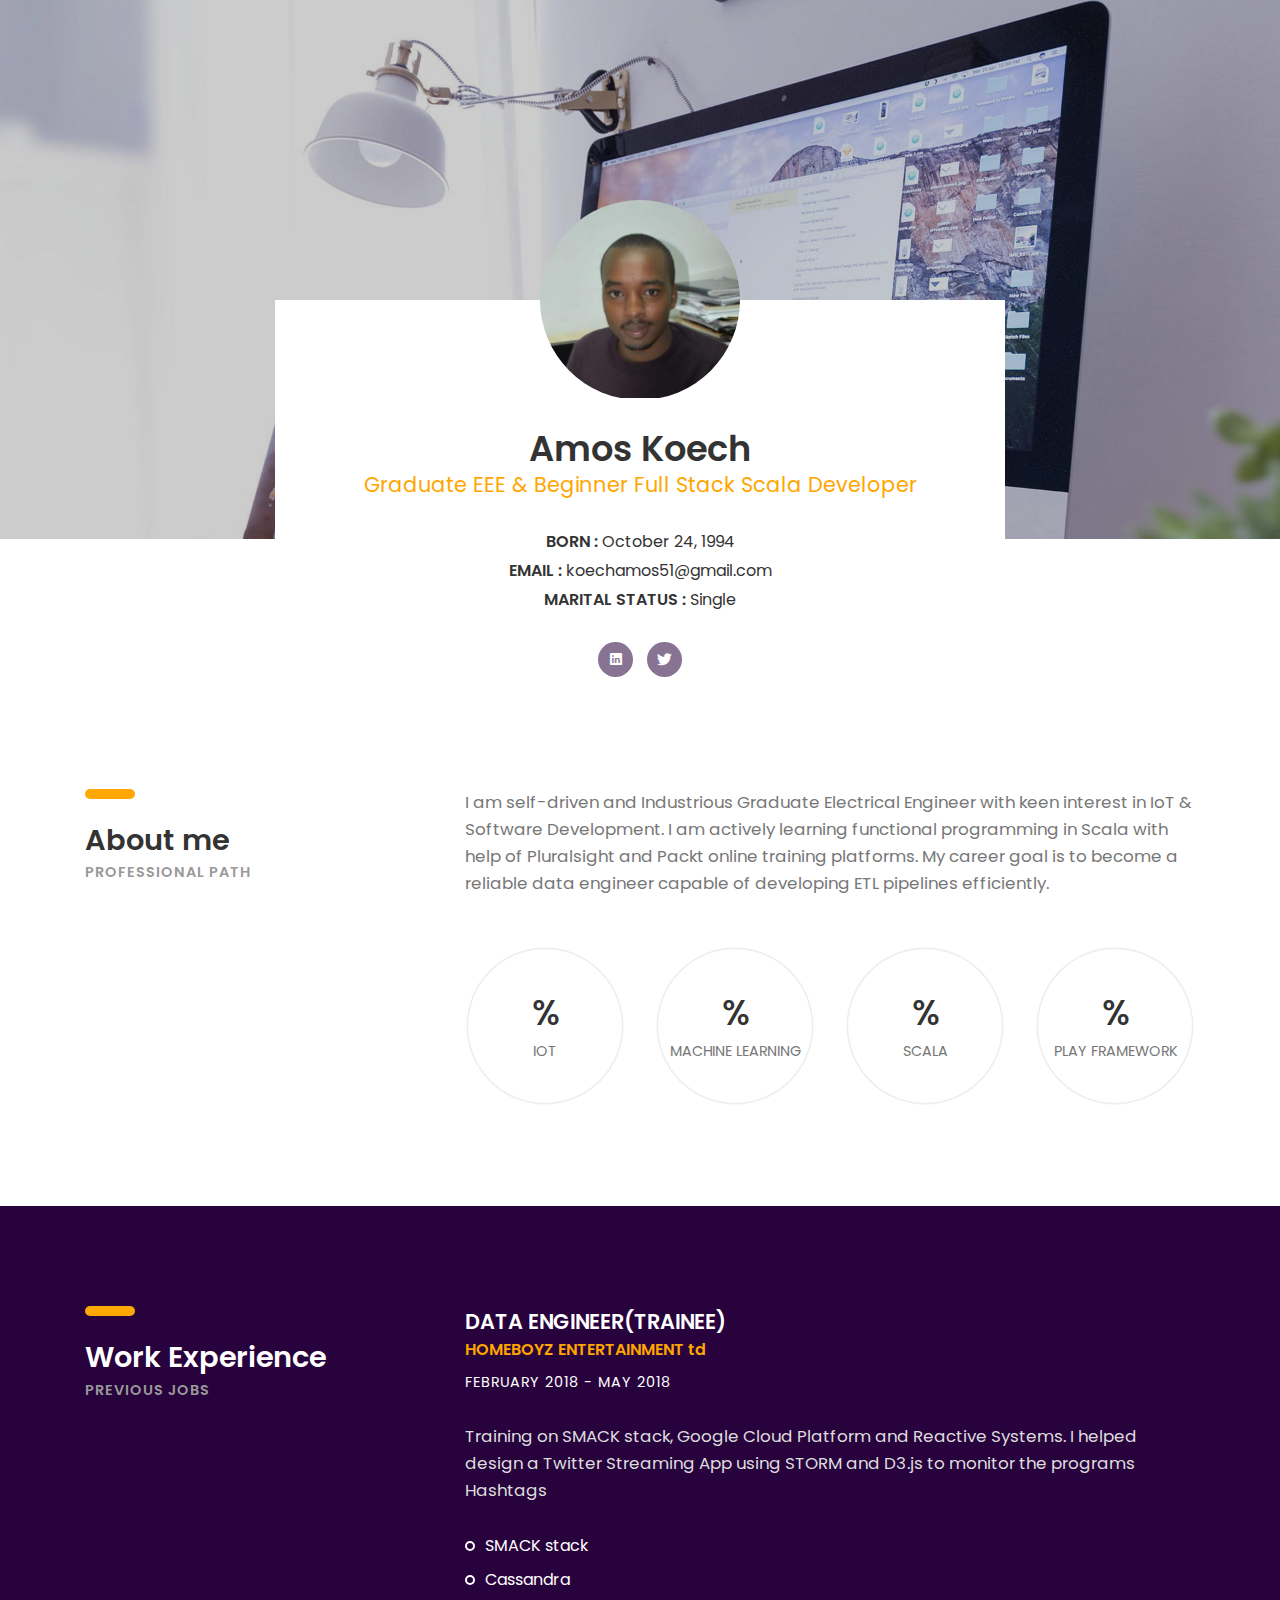
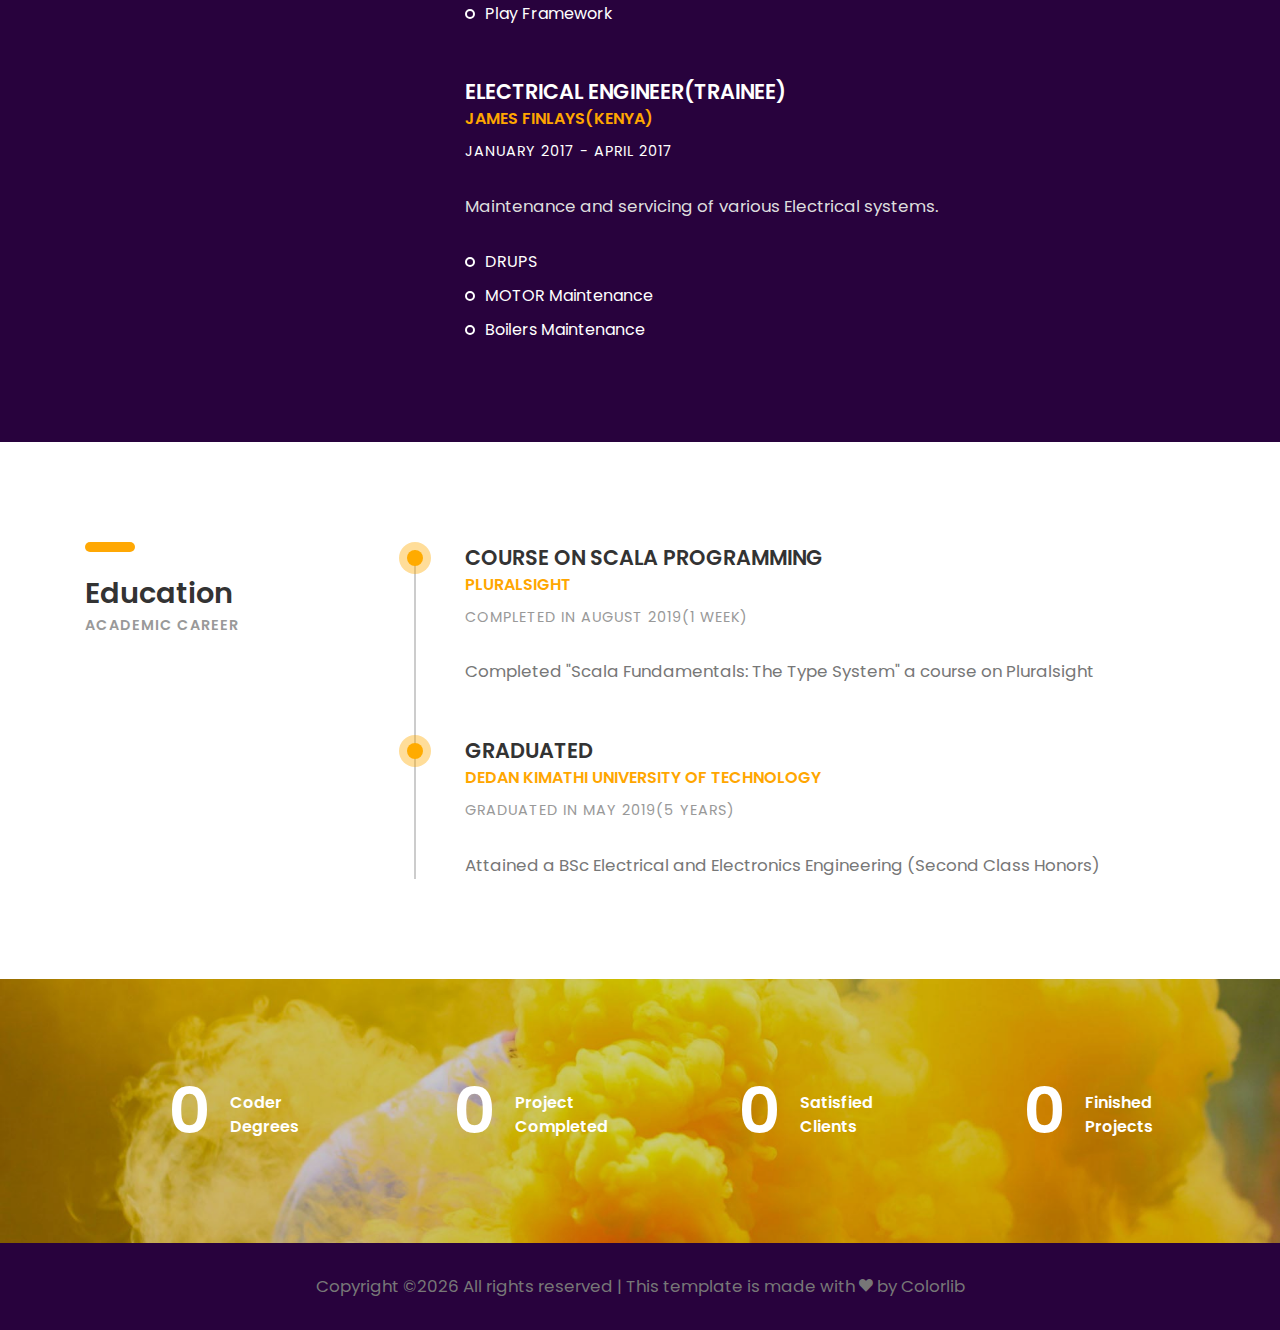
==== commit 63086c68: "removed the Download Button" ====
--- a/index.html
+++ b/index.html
@@ -25,13 +25,12 @@
 	
 </head>
 <body>
-	
-	<header>
+	<!--<header>
 		<div class="container">
 			<a class="downlad-btn" href="https://drive.google.com/file/d/1t7Xlvso0vQbgx-dZzXdcrtJsyY6UZg6x/view?usp=sharing">Download CV</a>
 		</div>
 	</header>
-	
+-->
 	<section class="intro-section">
 		<div class="container">
 			<div class="row">
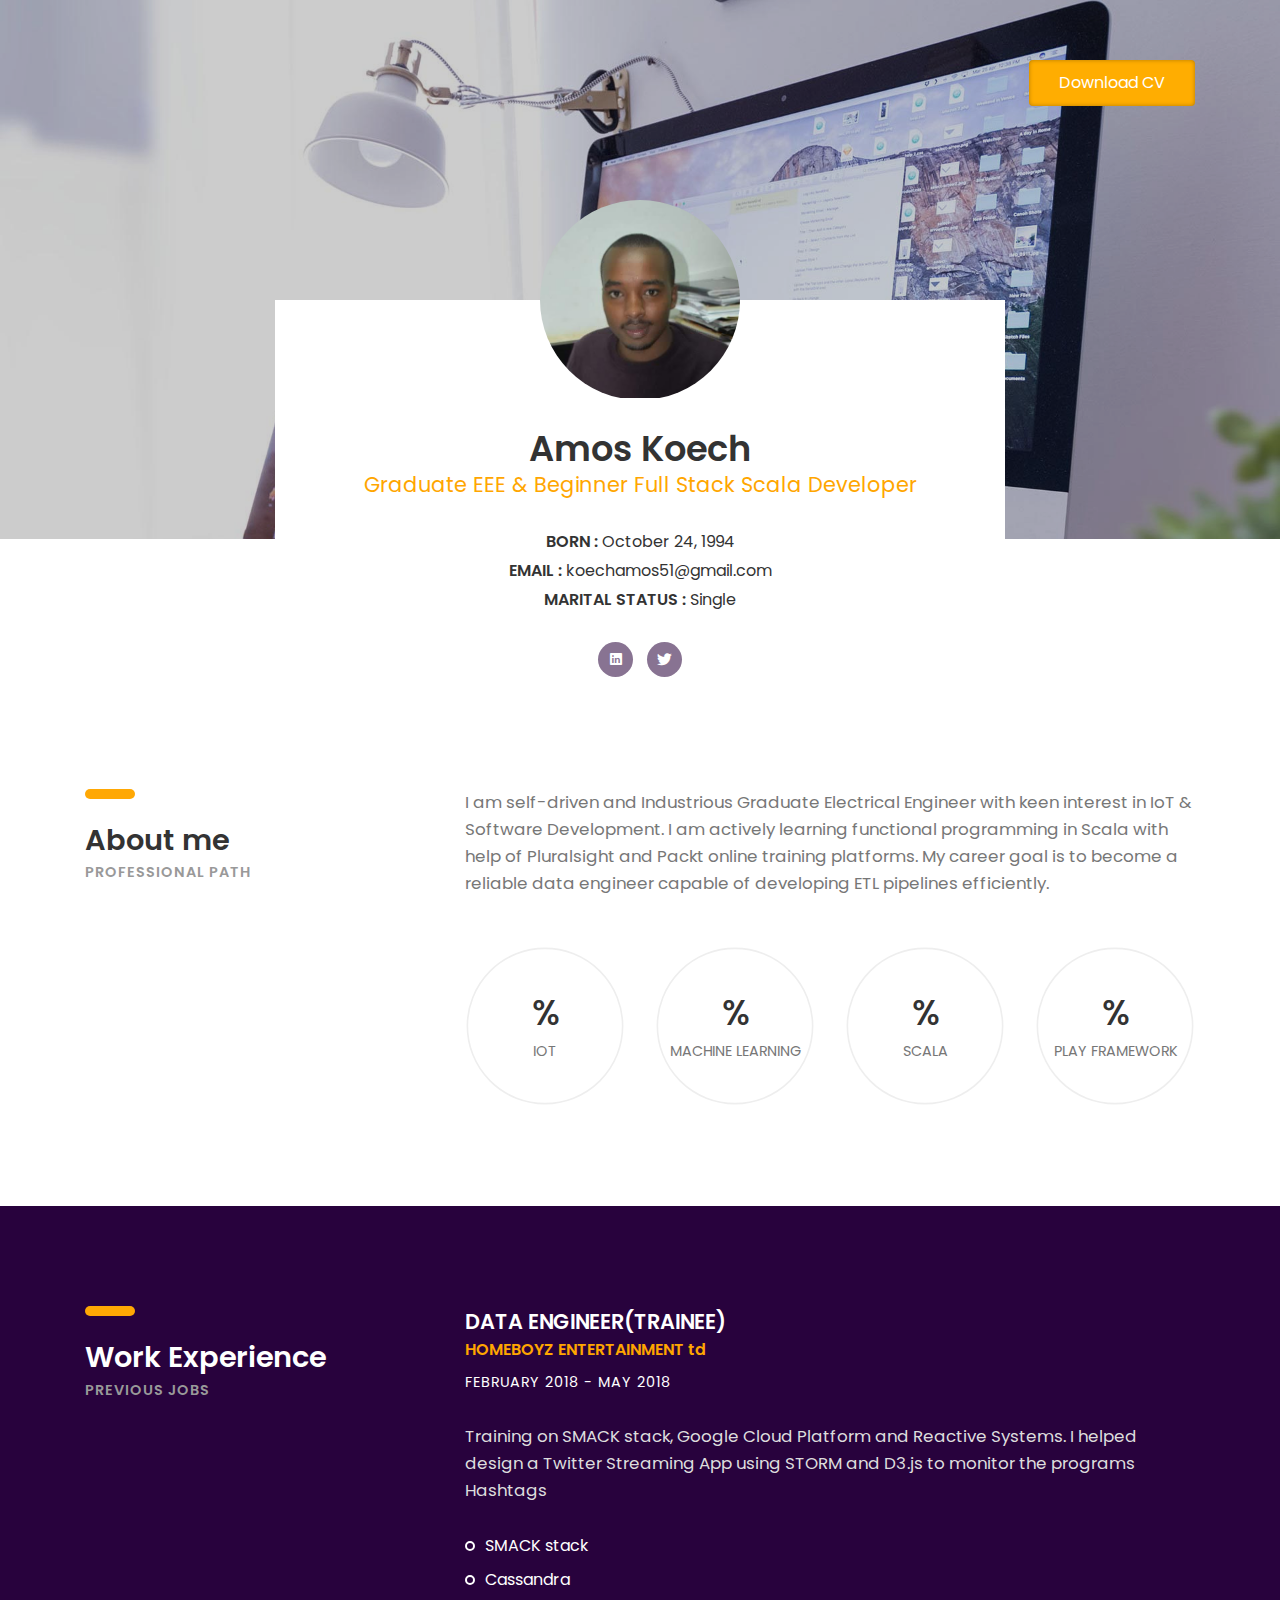
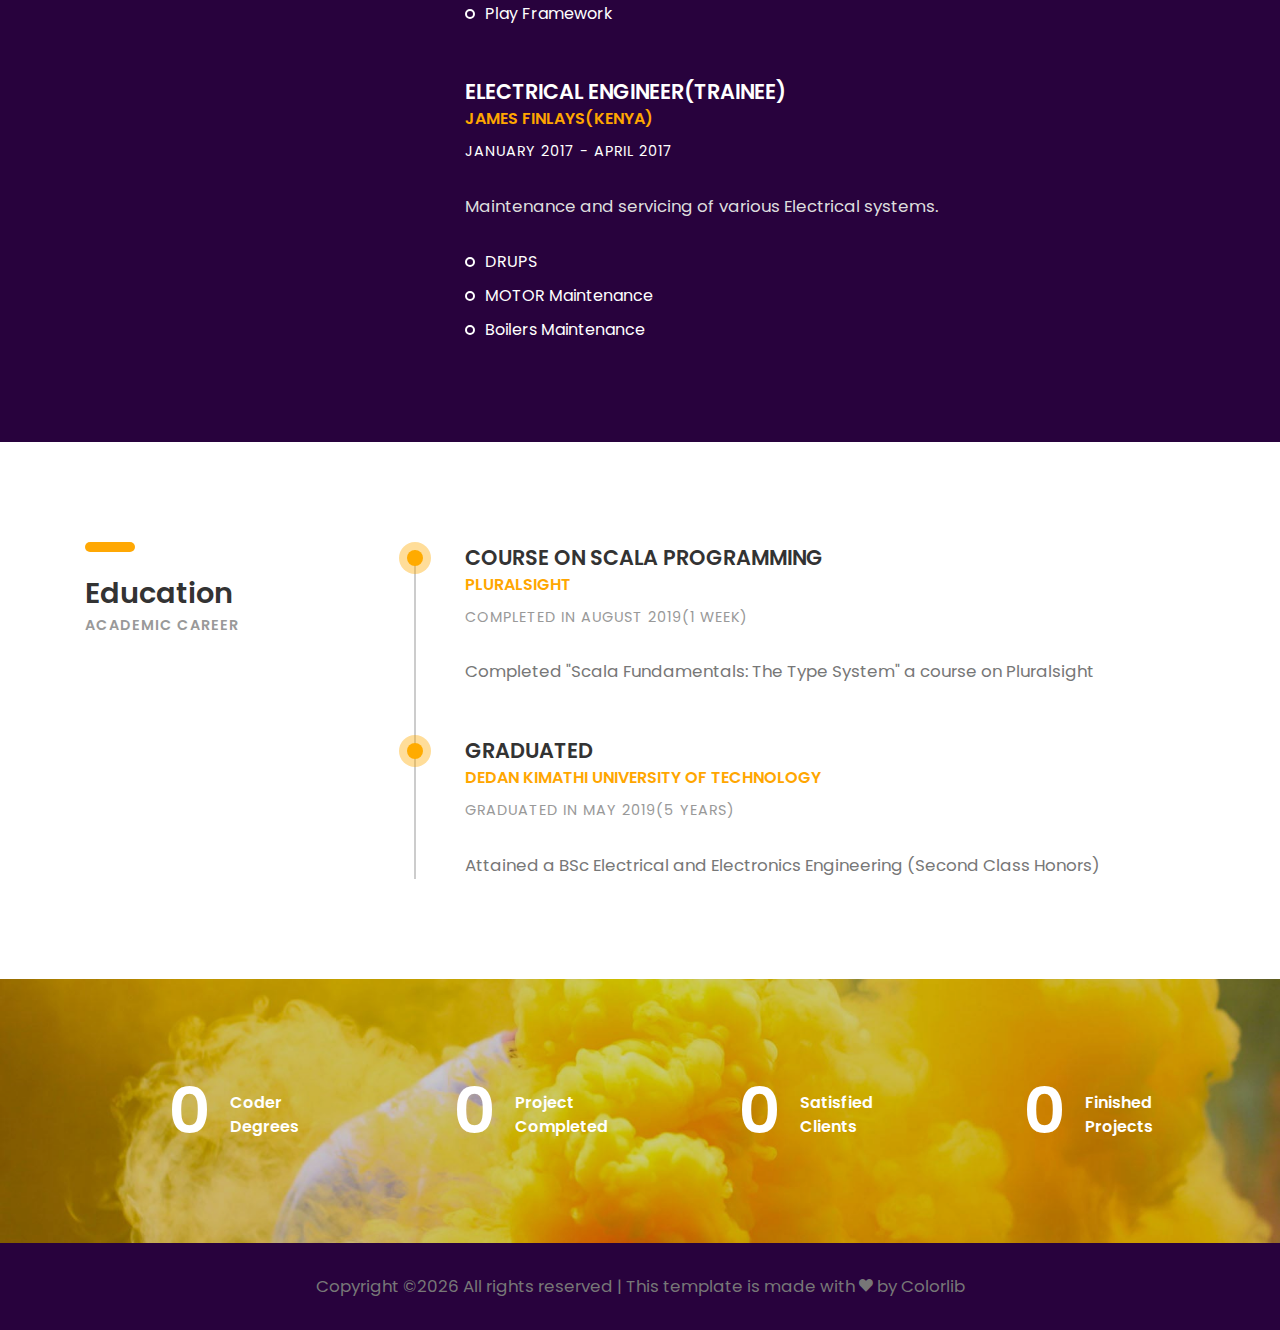
==== commit c4211710: "returned the download cv button" ====
--- a/index.html
+++ b/index.html
@@ -25,12 +25,12 @@
 	
 </head>
 <body>
-	<!--<header>
+	<header>
 		<div class="container">
 			<a class="downlad-btn" href="https://drive.google.com/file/d/1t7Xlvso0vQbgx-dZzXdcrtJsyY6UZg6x/view?usp=sharing">Download CV</a>
 		</div>
 	</header>
--->
+
 	<section class="intro-section">
 		<div class="container">
 			<div class="row">
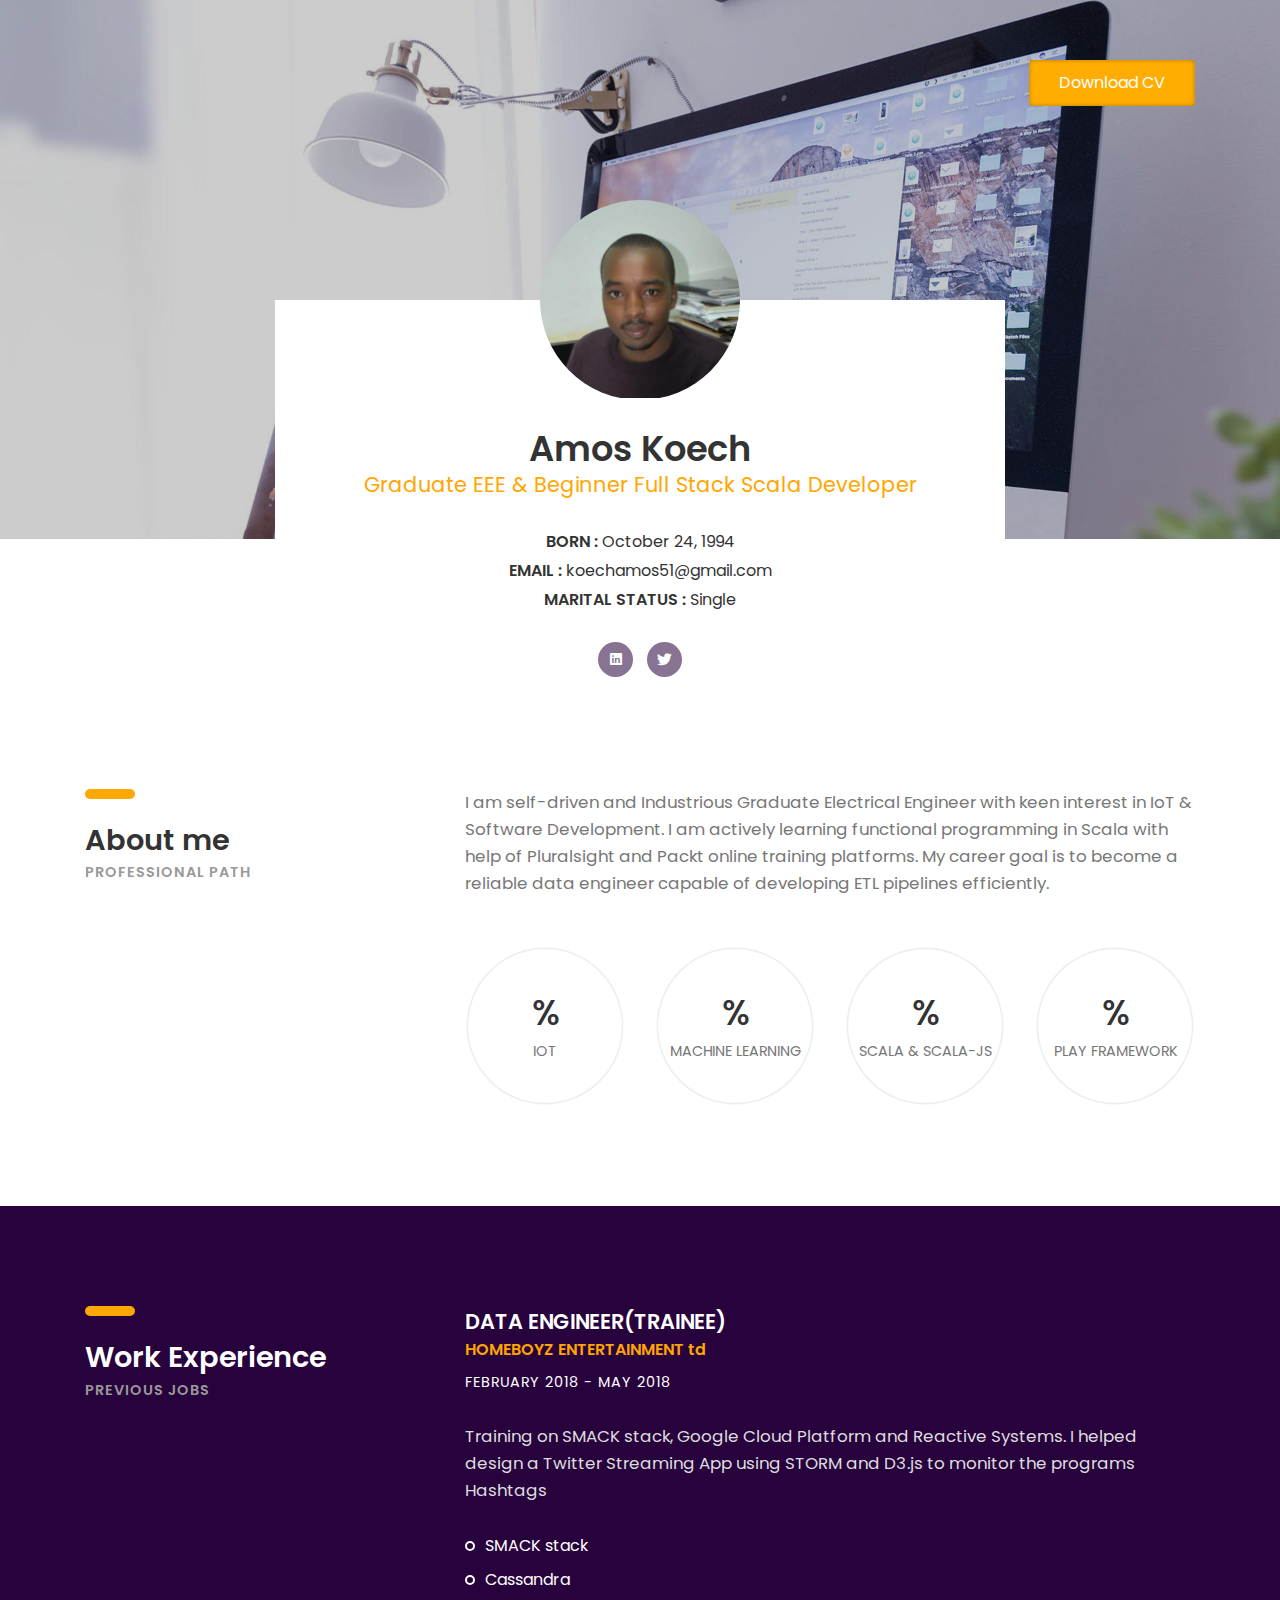
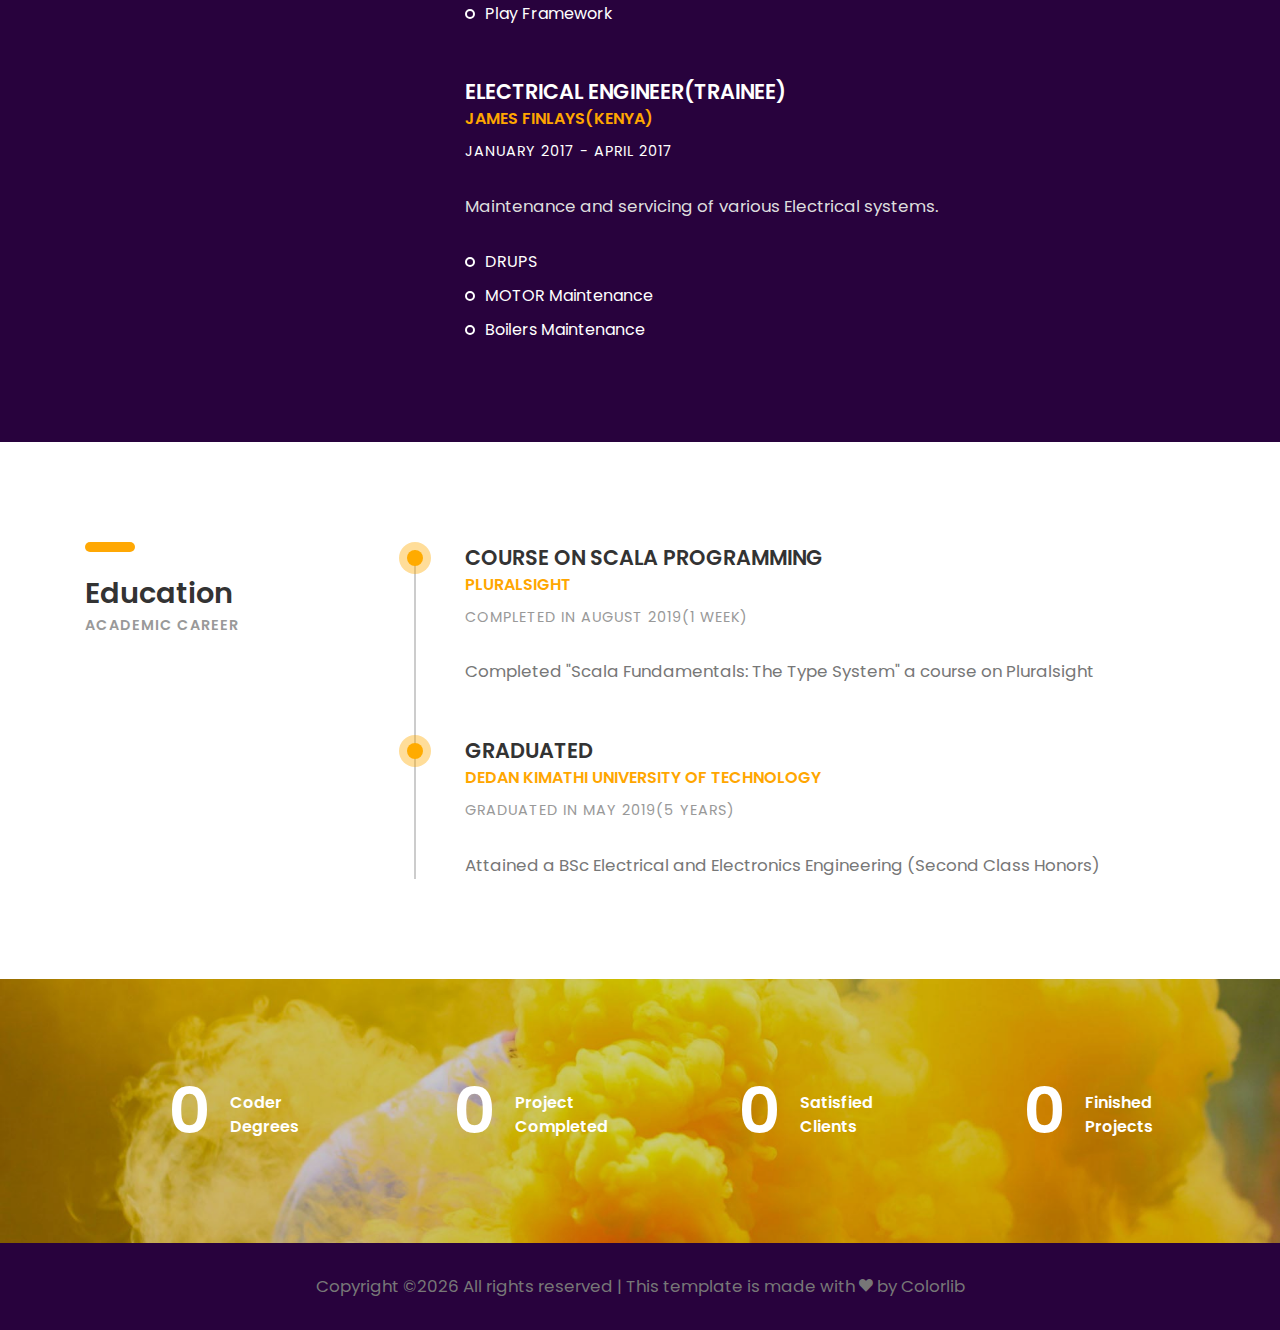
==== commit 55469e59: "Added scalajs to the experience" ====
--- a/index.html
+++ b/index.html
@@ -97,7 +97,7 @@
 							<div class="radial-prog-area margin-b-30">
 								<div class="radial-progress" data-prog-percent=".15">
 									<div></div>
-									<h6 class="progress-title">SCALA</h6>
+									<h6 class="progress-title">SCALA & SCALA-JS</h6>
 								</div>
 							</div><!-- radial-prog-area-->
 						</div><!-- col-sm-6-->
